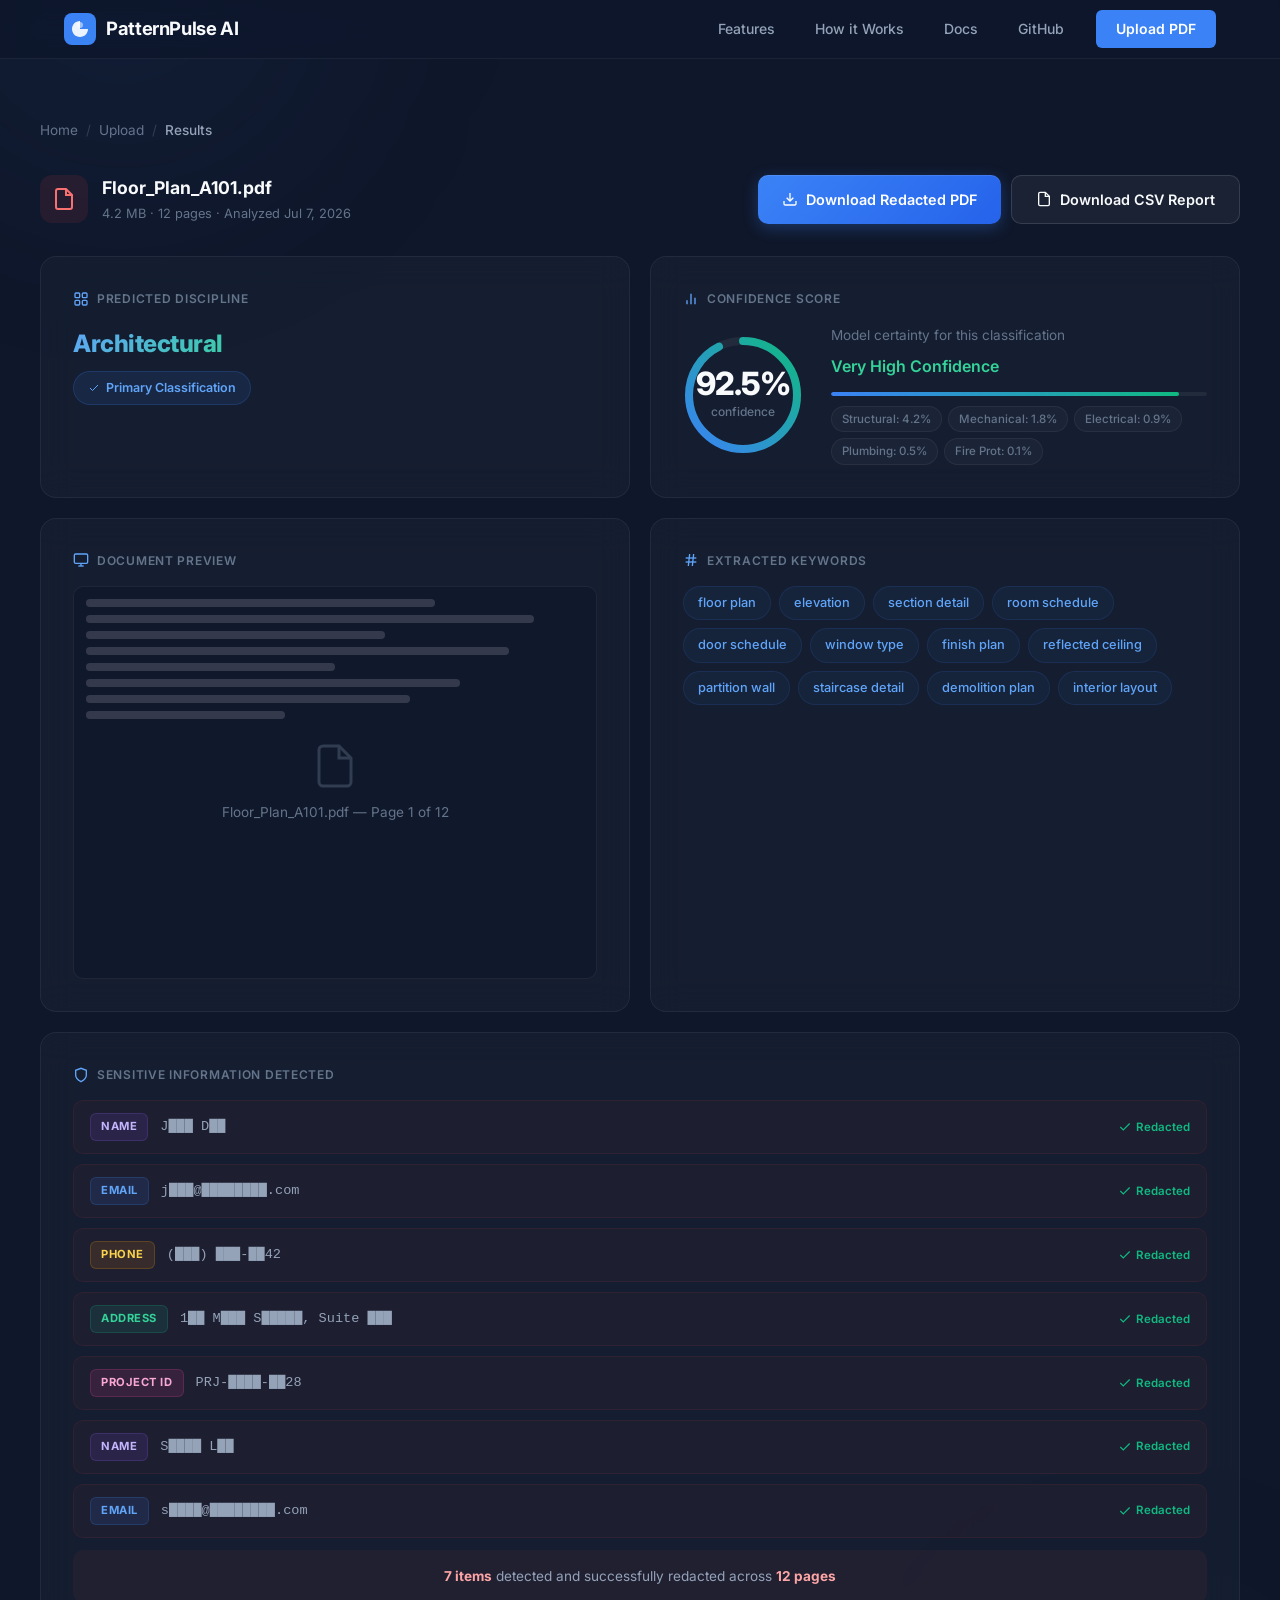
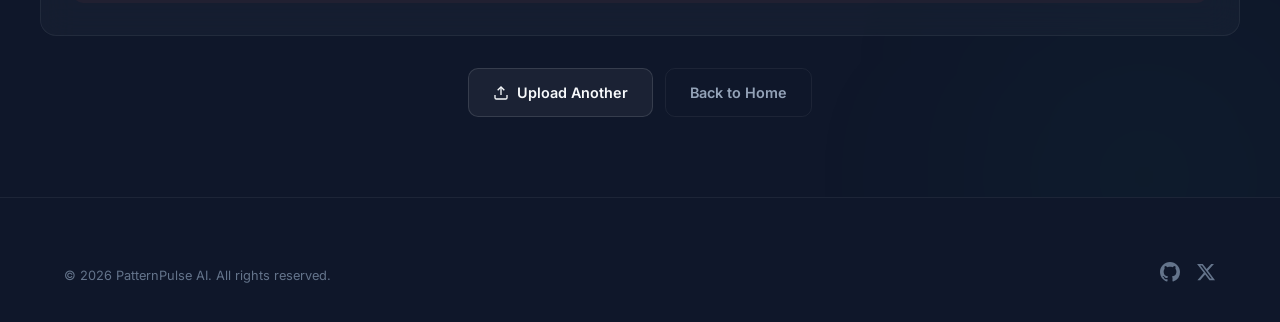
==== frontend/results.html @ 0c987d6d "Initial commit: PatternPulse AI full-stack project" ====
<!DOCTYPE html>
<html lang="en">
<head>
  <meta charset="UTF-8" />
  <meta name="viewport" content="width=device-width, initial-scale=1.0" />
  <title>Results — PatternPulse AI</title>
  <meta name="description" content="View AI classification results, confidence scores, and download redacted PDFs from PatternPulse AI." />
  <link rel="preconnect" href="https://fonts.googleapis.com" />
  <link rel="preconnect" href="https://fonts.gstatic.com" crossorigin />
  <link href="https://fonts.googleapis.com/css2?family=Inter:wght@300;400;500;600;700;800;900&display=swap" rel="stylesheet" />
  <link rel="stylesheet" href="styles.css" />
  <link rel="stylesheet" href="pages.css" />
</head>
<body>
  <div class="page-wrapper">

    <!-- ===== NAVIGATION ===== -->
    <nav class="navbar scrolled" id="navbar">
      <div class="nav-container">
        <a href="index.html" class="nav-logo" id="nav-logo">
          <svg class="logo-icon" viewBox="0 0 32 32" fill="none">
            <rect width="32" height="32" rx="8" fill="url(#logoGrad)" />
            <path d="M8 16C8 11.5817 11.5817 8 16 8V16H24C24 20.4183 20.4183 24 16 24C11.5817 24 8 20.4183 8 16Z" fill="white" fill-opacity="0.9"/>
            <circle cx="16" cy="12" r="3" fill="white" fill-opacity="0.5"/>
            <defs>
              <linearGradient id="logoGrad" x1="0" y1="0" x2="32" y2="32">
                <stop stop-color="#3B82F6"/>
                <stop offset="1" stop-color="#10B981"/>
              </linearGradient>
            </defs>
          </svg>
          <span>PatternPulse AI</span>
        </a>
        <div class="nav-links" id="nav-links">
          <a href="index.html#features" class="nav-link">Features</a>
          <a href="index.html#how-it-works" class="nav-link">How it Works</a>
          <a href="#" class="nav-link">Docs</a>
          <a href="#" class="nav-link">GitHub</a>
          <a href="upload.html" class="nav-cta">Upload PDF</a>
        </div>
        <button class="nav-toggle" id="nav-toggle" aria-label="Toggle menu">
          <span></span><span></span><span></span>
        </button>
      </div>
    </nav>

    <!-- ===== MAIN ===== -->
    <main class="page-main">
      <div class="hero-glow hero-glow-1"></div>
      <div class="hero-glow hero-glow-2"></div>

      <div class="page-container">
        <!-- Breadcrumb -->
        <div class="breadcrumb fade-in">
          <a href="index.html">Home</a>
          <span class="separator">/</span>
          <a href="upload.html">Upload</a>
          <span class="separator">/</span>
          <span class="current">Results</span>
        </div>

        <!-- Results Header Bar -->
        <div class="results-header-bar fade-in fade-in-delay-1">
          <div class="results-file-info">
            <div class="results-file-icon">
              <svg viewBox="0 0 24 24" fill="none" stroke="currentColor" stroke-width="2"><path d="M14 2H6a2 2 0 00-2 2v16a2 2 0 002 2h12a2 2 0 002-2V8z"/><polyline points="14 2 14 8 20 8"/></svg>
            </div>
            <div>
              <div class="results-filename" id="results-filename">Floor_Plan_A101.pdf</div>
              <div class="results-file-meta" id="results-file-meta">4.2 MB · 12 pages · Analyzed Jul 7, 2026</div>
            </div>
          </div>
          <div class="results-actions">
            <a href="#" class="btn btn-primary" id="btn-download-redacted">
              <svg width="16" height="16" viewBox="0 0 24 24" fill="none" stroke="currentColor" stroke-width="2"><path d="M21 15v4a2 2 0 01-2 2H5a2 2 0 01-2-2v-4"/><polyline points="7 10 12 15 17 10"/><line x1="12" y1="15" x2="12" y2="3"/></svg>
              Download Redacted PDF
            </a>
            <a href="#" class="btn btn-secondary" id="btn-download-csv">
              <svg width="16" height="16" viewBox="0 0 24 24" fill="none" stroke="currentColor" stroke-width="2"><path d="M14 2H6a2 2 0 00-2 2v16a2 2 0 002 2h12a2 2 0 002-2V8z"/><polyline points="14 2 14 8 20 8"/></svg>
              Download CSV Report
            </a>
          </div>
        </div>

        <!-- Results Grid -->
        <div class="results-grid">

          <!-- Predicted Discipline -->
          <div class="result-card fade-in fade-in-delay-2" id="card-discipline">
            <div class="result-card-label">
              <svg viewBox="0 0 24 24" fill="none" stroke="currentColor" stroke-width="2"><rect x="3" y="3" width="7" height="7" rx="1.5"/><rect x="14" y="3" width="7" height="7" rx="1.5"/><rect x="3" y="14" width="7" height="7" rx="1.5"/><rect x="14" y="14" width="7" height="7" rx="1.5"/></svg>
              Predicted Discipline
            </div>
            <div class="discipline-display">
              <div>
                <div class="discipline-name" id="discipline-name">Architectural</div>
                <div class="discipline-badge">
                  <svg width="12" height="12" viewBox="0 0 24 24" fill="none" stroke="currentColor" stroke-width="2"><polyline points="20 6 9 17 4 12"/></svg>
                  Primary Classification
                </div>
              </div>
            </div>
          </div>

          <!-- Confidence Score -->
          <div class="result-card fade-in fade-in-delay-2" id="card-confidence">
            <div class="result-card-label">
              <svg viewBox="0 0 24 24" fill="none" stroke="currentColor" stroke-width="2"><line x1="18" y1="20" x2="18" y2="10"/><line x1="12" y1="20" x2="12" y2="4"/><line x1="6" y1="20" x2="6" y2="14"/></svg>
              Confidence Score
            </div>
            <div class="confidence-display">
              <div class="circular-progress" id="circular-progress">
                <svg viewBox="0 0 120 120">
                  <defs>
                    <linearGradient id="circleGrad" x1="0%" y1="0%" x2="100%" y2="100%">
                      <stop offset="0%" stop-color="#3B82F6"/>
                      <stop offset="100%" stop-color="#10B981"/>
                    </linearGradient>
                  </defs>
                  <circle class="track" cx="60" cy="60" r="54"/>
                  <circle class="fill" cx="60" cy="60" r="54" id="confidence-circle"/>
                </svg>
                <div class="circular-value">
                  <span class="circular-number" id="confidence-number">0</span>
                  <span class="circular-suffix">confidence</span>
                </div>
              </div>
              <div class="confidence-details">
                <div class="confidence-label-text">Model certainty for this classification</div>
                <div class="confidence-interpretation" id="confidence-interpretation">Very High Confidence</div>
                <div class="confidence-bar-mini">
                  <div class="confidence-bar-mini-fill" id="confidence-bar-fill" style="width: 0%"></div>
                </div>
                <div class="confidence-alt-scores" id="alt-scores">
                  <span class="alt-score">Structural: 4.2%</span>
                  <span class="alt-score">Mechanical: 1.8%</span>
                  <span class="alt-score">Electrical: 0.9%</span>
                  <span class="alt-score">Plumbing: 0.5%</span>
                  <span class="alt-score">Fire Prot: 0.1%</span>
                </div>
              </div>
            </div>
          </div>

          <!-- Document Preview -->
          <div class="result-card fade-in fade-in-delay-3" id="card-preview">
            <div class="result-card-label">
              <svg viewBox="0 0 24 24" fill="none" stroke="currentColor" stroke-width="2"><rect x="2" y="3" width="20" height="14" rx="2"/><line x1="8" y1="21" x2="16" y2="21"/><line x1="12" y1="17" x2="12" y2="21"/></svg>
              Document Preview
            </div>
            <div class="doc-preview-frame">
              <div class="doc-preview-mockup">
                <div class="mock-line"></div>
                <div class="mock-line"></div>
                <div class="mock-line"></div>
                <div class="mock-line"></div>
                <div class="mock-line"></div>
                <div class="mock-line"></div>
                <div class="mock-line"></div>
                <div class="mock-line"></div>
              </div>
              <svg viewBox="0 0 24 24" fill="none" stroke="currentColor" stroke-width="1.5" style="position:relative; z-index:2;"><path d="M14 2H6a2 2 0 00-2 2v16a2 2 0 002 2h12a2 2 0 002-2V8z"/><polyline points="14 2 14 8 20 8"/></svg>
              <span style="position:relative; z-index:2;">Floor_Plan_A101.pdf — Page 1 of 12</span>
            </div>
          </div>

          <!-- Extracted Keywords -->
          <div class="result-card fade-in fade-in-delay-3" id="card-keywords">
            <div class="result-card-label">
              <svg viewBox="0 0 24 24" fill="none" stroke="currentColor" stroke-width="2"><line x1="4" y1="9" x2="20" y2="9"/><line x1="4" y1="15" x2="20" y2="15"/><line x1="10" y1="3" x2="8" y2="21"/><line x1="16" y1="3" x2="14" y2="21"/></svg>
              Extracted Keywords
            </div>
            <div class="keywords-wrap" id="keywords-wrap">
              <span class="keyword-tag">floor plan</span>
              <span class="keyword-tag">elevation</span>
              <span class="keyword-tag">section detail</span>
              <span class="keyword-tag">room schedule</span>
              <span class="keyword-tag">door schedule</span>
              <span class="keyword-tag">window type</span>
              <span class="keyword-tag">finish plan</span>
              <span class="keyword-tag">reflected ceiling</span>
              <span class="keyword-tag">partition wall</span>
              <span class="keyword-tag">staircase detail</span>
              <span class="keyword-tag">demolition plan</span>
              <span class="keyword-tag">interior layout</span>
            </div>
          </div>

          <!-- Sensitive Information Detected -->
          <div class="result-card result-card-full fade-in fade-in-delay-4" id="card-sensitive">
            <div class="result-card-label">
              <svg viewBox="0 0 24 24" fill="none" stroke="currentColor" stroke-width="2"><path d="M12 22s8-4 8-10V5l-8-3-8 3v7c0 6 8 10 8 10z"/></svg>
              Sensitive Information Detected
            </div>
            <div class="sensitive-list" id="sensitive-list">
              <div class="sensitive-item">
                <span class="sensitive-type-badge type-name">Name</span>
                <span class="sensitive-value">J███ D██</span>
                <span class="sensitive-redacted">
                  <svg viewBox="0 0 24 24" fill="none" stroke="currentColor" stroke-width="2"><polyline points="20 6 9 17 4 12"/></svg>
                  Redacted
                </span>
              </div>
              <div class="sensitive-item">
                <span class="sensitive-type-badge type-email">Email</span>
                <span class="sensitive-value">j███@████████.com</span>
                <span class="sensitive-redacted">
                  <svg viewBox="0 0 24 24" fill="none" stroke="currentColor" stroke-width="2"><polyline points="20 6 9 17 4 12"/></svg>
                  Redacted
                </span>
              </div>
              <div class="sensitive-item">
                <span class="sensitive-type-badge type-phone">Phone</span>
                <span class="sensitive-value">(███) ███-██42</span>
                <span class="sensitive-redacted">
                  <svg viewBox="0 0 24 24" fill="none" stroke="currentColor" stroke-width="2"><polyline points="20 6 9 17 4 12"/></svg>
                  Redacted
                </span>
              </div>
              <div class="sensitive-item">
                <span class="sensitive-type-badge type-address">Address</span>
                <span class="sensitive-value">1██ M███ S█████, Suite ███</span>
                <span class="sensitive-redacted">
                  <svg viewBox="0 0 24 24" fill="none" stroke="currentColor" stroke-width="2"><polyline points="20 6 9 17 4 12"/></svg>
                  Redacted
                </span>
              </div>
              <div class="sensitive-item">
                <span class="sensitive-type-badge type-id">Project ID</span>
                <span class="sensitive-value">PRJ-████-██28</span>
                <span class="sensitive-redacted">
                  <svg viewBox="0 0 24 24" fill="none" stroke="currentColor" stroke-width="2"><polyline points="20 6 9 17 4 12"/></svg>
                  Redacted
                </span>
              </div>
              <div class="sensitive-item">
                <span class="sensitive-type-badge type-name">Name</span>
                <span class="sensitive-value">S████ L██</span>
                <span class="sensitive-redacted">
                  <svg viewBox="0 0 24 24" fill="none" stroke="currentColor" stroke-width="2"><polyline points="20 6 9 17 4 12"/></svg>
                  Redacted
                </span>
              </div>
              <div class="sensitive-item">
                <span class="sensitive-type-badge type-email">Email</span>
                <span class="sensitive-value">s████@████████.com</span>
                <span class="sensitive-redacted">
                  <svg viewBox="0 0 24 24" fill="none" stroke="currentColor" stroke-width="2"><polyline points="20 6 9 17 4 12"/></svg>
                  Redacted
                </span>
              </div>
            </div>
            <div class="sensitive-count">
              <strong>7 items</strong> detected and successfully redacted across <strong>12 pages</strong>
            </div>
          </div>

        </div>

        <!-- Bottom Actions -->
        <div style="display: flex; justify-content: center; gap: 12px; flex-wrap: wrap; margin-top: 16px;" class="fade-in fade-in-delay-4">
          <a href="upload.html" class="btn btn-secondary">
            <svg width="16" height="16" viewBox="0 0 24 24" fill="none" stroke="currentColor" stroke-width="2"><polyline points="17 8 12 3 7 8"/><line x1="12" y1="3" x2="12" y2="15"/><path d="M21 15v4a2 2 0 01-2 2H5a2 2 0 01-2-2v-4"/></svg>
            Upload Another
          </a>
          <a href="index.html" class="btn btn-ghost">Back to Home</a>
        </div>

      </div>
    </main>

    <!-- ===== FOOTER ===== -->
    <footer class="footer" id="footer">
      <div class="footer-container">
        <div class="footer-bottom" style="border-top: none; padding-top: 0;">
          <p>&copy; 2026 PatternPulse AI. All rights reserved.</p>
          <div class="footer-socials">
            <a href="#" aria-label="GitHub">
              <svg width="20" height="20" viewBox="0 0 24 24" fill="currentColor"><path d="M12 0C5.37 0 0 5.37 0 12c0 5.31 3.435 9.795 8.205 11.385.6.105.825-.255.825-.57 0-.285-.015-1.23-.015-2.235-3.015.555-3.795-.735-4.035-1.41-.135-.345-.72-1.41-1.23-1.695-.42-.225-1.02-.78-.015-.795.945-.015 1.62.87 1.845 1.23 1.08 1.815 2.805 1.305 3.495.99.105-.78.42-1.305.765-1.605-2.67-.3-5.46-1.335-5.46-5.925 0-1.305.465-2.385 1.23-3.225-.12-.3-.54-1.53.12-3.18 0 0 1.005-.315 3.3 1.23.96-.27 1.98-.405 3-.405s2.04.135 3 .405c2.295-1.56 3.3-1.23 3.3-1.23.66 1.65.24 2.88.12 3.18.765.84 1.23 1.905 1.23 3.225 0 4.605-2.805 5.625-5.475 5.925.435.375.81 1.095.81 2.22 0 1.605-.015 2.895-.015 3.3 0 .315.225.69.825.57A12.02 12.02 0 0024 12c0-6.63-5.37-12-12-12z"/></svg>
            </a>
            <a href="#" aria-label="Twitter">
              <svg width="20" height="20" viewBox="0 0 24 24" fill="currentColor"><path d="M18.244 2.25h3.308l-7.227 8.26 8.502 11.24H16.17l-5.214-6.817L4.99 21.75H1.68l7.73-8.835L1.254 2.25H8.08l4.713 6.231zm-1.161 17.52h1.833L7.084 4.126H5.117z"/></svg>
            </a>
          </div>
        </div>
      </div>
    </footer>

  </div>

  <script src="results.js"></script>
</body>
</html>
---- frontend/styles.css ----
/* ===== RESET & BASE ===== */
*,
*::before,
*::after {
  margin: 0;
  padding: 0;
  box-sizing: border-box;
}

:root {
  --bg: #0F172A;
  --bg-card: #1E293B;
  --bg-card-hover: #253347;
  --primary: #3B82F6;
  --primary-light: #60A5FA;
  --accent: #10B981;
  --accent-light: #34D399;
  --purple: #8B5CF6;
  --orange: #F59E0B;
  --text: #F8FAFC;
  --text-secondary: #94A3B8;
  --text-muted: #64748B;
  --border: rgba(255, 255, 255, 0.06);
  --border-hover: rgba(255, 255, 255, 0.12);
  --glow-primary: rgba(59, 130, 246, 0.15);
  --glow-accent: rgba(16, 185, 129, 0.12);
  --radius: 16px;
  --radius-sm: 10px;
  --radius-xs: 6px;
  --transition: 0.3s cubic-bezier(0.4, 0, 0.2, 1);
  --transition-slow: 0.5s cubic-bezier(0.4, 0, 0.2, 1);
  --font: 'Inter', -apple-system, BlinkMacSystemFont, 'Segoe UI', Roboto, sans-serif;
  --max-width: 1200px;
}

html {
  scroll-behavior: smooth;
  font-size: 16px;
}

body {
  font-family: var(--font);
  background-color: var(--bg);
  color: var(--text);
  line-height: 1.6;
  overflow-x: hidden;
  -webkit-font-smoothing: antialiased;
  -moz-osx-font-smoothing: grayscale;
}

a {
  text-decoration: none;
  color: inherit;
}

img {
  max-width: 100%;
  display: block;
}

/* ===== NAVBAR ===== */
.navbar {
  position: fixed;
  top: 0;
  left: 0;
  right: 0;
  z-index: 1000;
  padding: 16px 0;
  transition: var(--transition);
  background: transparent;
}

.navbar.scrolled {
  background: rgba(15, 23, 42, 0.85);
  backdrop-filter: blur(20px) saturate(180%);
  -webkit-backdrop-filter: blur(20px) saturate(180%);
  border-bottom: 1px solid var(--border);
  padding: 10px 0;
}

.nav-container {
  max-width: var(--max-width);
  margin: 0 auto;
  padding: 0 24px;
  display: flex;
  align-items: center;
  justify-content: space-between;
}

.nav-logo {
  display: flex;
  align-items: center;
  gap: 10px;
  font-weight: 700;
  font-size: 1.15rem;
  letter-spacing: -0.02em;
  transition: var(--transition);
}

.nav-logo:hover {
  opacity: 0.8;
}

.logo-icon {
  width: 32px;
  height: 32px;
  flex-shrink: 0;
}

.nav-links {
  display: flex;
  align-items: center;
  gap: 8px;
}

.nav-link {
  padding: 8px 16px;
  font-size: 0.875rem;
  font-weight: 500;
  color: var(--text-secondary);
  border-radius: var(--radius-xs);
  transition: var(--transition);
  position: relative;
}

.nav-link:hover {
  color: var(--text);
  background: rgba(255, 255, 255, 0.05);
}

.nav-cta {
  padding: 8px 20px;
  font-size: 0.875rem;
  font-weight: 600;
  color: white;
  background: var(--primary);
  border-radius: var(--radius-xs);
  transition: var(--transition);
  margin-left: 8px;
}

.nav-cta:hover {
  background: var(--primary-light);
  box-shadow: 0 0 20px rgba(59, 130, 246, 0.4);
  transform: translateY(-1px);
}

/* Hamburger */
.nav-toggle {
  display: none;
  flex-direction: column;
  gap: 5px;
  background: none;
  border: none;
  cursor: pointer;
  padding: 4px;
}

.nav-toggle span {
  width: 22px;
  height: 2px;
  background: var(--text);
  border-radius: 2px;
  transition: var(--transition);
}

.nav-toggle.active span:nth-child(1) {
  transform: rotate(45deg) translateY(5px) translateX(4px);
}

.nav-toggle.active span:nth-child(2) {
  opacity: 0;
}

.nav-toggle.active span:nth-child(3) {
  transform: rotate(-45deg) translateY(-5px) translateX(4px);
}

/* ===== HERO SECTION ===== */
.hero {
  position: relative;
  min-height: 100vh;
  display: flex;
  flex-direction: column;
  justify-content: center;
  padding: 120px 24px 60px;
  overflow: hidden;
}

.hero-grid-bg {
  position: absolute;
  inset: 0;
  background-image:
    linear-gradient(rgba(255, 255, 255, 0.02) 1px, transparent 1px),
    linear-gradient(90deg, rgba(255, 255, 255, 0.02) 1px, transparent 1px);
  background-size: 60px 60px;
  mask-image: radial-gradient(ellipse 70% 60% at 50% 40%, black, transparent);
  -webkit-mask-image: radial-gradient(ellipse 70% 60% at 50% 40%, black, transparent);
}

.hero-glow {
  position: absolute;
  border-radius: 50%;
  filter: blur(120px);
  pointer-events: none;
  will-change: transform;
}

.hero-glow-1 {
  width: 600px;
  height: 600px;
  top: -10%;
  left: -5%;
  background: radial-gradient(circle, rgba(59, 130, 246, 0.2), transparent 70%);
}

.hero-glow-2 {
  width: 500px;
  height: 500px;
  bottom: -10%;
  right: -5%;
  background: radial-gradient(circle, rgba(16, 185, 129, 0.15), transparent 70%);
}

.hero-container {
  max-width: var(--max-width);
  margin: 0 auto;
  width: 100%;
  display: grid;
  grid-template-columns: 1fr 1fr;
  gap: 60px;
  align-items: center;
}

.hero-content {
  position: relative;
  z-index: 2;
}

.hero-badge {
  display: inline-flex;
  align-items: center;
  gap: 8px;
  padding: 6px 16px 6px 10px;
  background: rgba(59, 130, 246, 0.1);
  border: 1px solid rgba(59, 130, 246, 0.2);
  border-radius: 100px;
  font-size: 0.8rem;
  font-weight: 500;
  color: var(--primary-light);
  margin-bottom: 24px;
  animation: badgePulse 3s ease-in-out infinite;
}

.badge-dot {
  width: 8px;
  height: 8px;
  background: var(--accent);
  border-radius: 50%;
  box-shadow: 0 0 8px var(--accent);
  animation: dotPulse 2s ease-in-out infinite;
}

@keyframes dotPulse {
  0%, 100% { opacity: 1; transform: scale(1); }
  50% { opacity: 0.6; transform: scale(0.8); }
}

@keyframes badgePulse {
  0%, 100% { box-shadow: 0 0 0 0 rgba(59, 130, 246, 0); }
  50% { box-shadow: 0 0 0 4px rgba(59, 130, 246, 0.08); }
}

.hero-title {
  font-size: clamp(2.2rem, 4.5vw, 3.5rem);
  font-weight: 800;
  line-height: 1.1;
  letter-spacing: -0.03em;
  margin-bottom: 20px;
  background: linear-gradient(135deg, var(--text) 0%, var(--text-secondary) 100%);
  -webkit-background-clip: text;
  -webkit-text-fill-color: transparent;
  background-clip: text;
}

.hero-subtitle {
  font-size: 1.125rem;
  line-height: 1.7;
  color: var(--text-secondary);
  margin-bottom: 32px;
  max-width: 520px;
}

.hero-actions {
  display: flex;
  gap: 12px;
  flex-wrap: wrap;
}

/* ===== BUTTONS ===== */
.btn {
  display: inline-flex;
  align-items: center;
  gap: 8px;
  padding: 12px 24px;
  font-family: var(--font);
  font-size: 0.9rem;
  font-weight: 600;
  border-radius: var(--radius-sm);
  transition: var(--transition);
  cursor: pointer;
  border: none;
  white-space: nowrap;
}

.btn-primary {
  background: linear-gradient(135deg, var(--primary), #2563EB);
  color: white;
  box-shadow: 0 4px 15px rgba(59, 130, 246, 0.3), inset 0 1px 0 rgba(255, 255, 255, 0.1);
}

.btn-primary:hover {
  transform: translateY(-2px);
  box-shadow: 0 8px 30px rgba(59, 130, 246, 0.45), inset 0 1px 0 rgba(255, 255, 255, 0.15);
}

.btn-secondary {
  background: rgba(255, 255, 255, 0.05);
  color: var(--text);
  border: 1px solid var(--border-hover);
}

.btn-secondary:hover {
  background: rgba(255, 255, 255, 0.1);
  border-color: rgba(255, 255, 255, 0.2);
  transform: translateY(-2px);
}

.btn-ghost {
  background: transparent;
  color: var(--text-secondary);
  border: 1px solid var(--border);
}

.btn-ghost:hover {
  color: var(--text);
  border-color: var(--border-hover);
  background: rgba(255, 255, 255, 0.03);
}

.btn-lg {
  padding: 14px 32px;
  font-size: 1rem;
}

/* ===== HERO VISUAL ===== */
.hero-visual {
  position: relative;
  z-index: 2;
}

.hero-image-wrapper {
  position: relative;
  border-radius: var(--radius);
  overflow: hidden;
  border: 1px solid var(--border);
  background: var(--bg-card);
}

.hero-image {
  width: 100%;
  border-radius: var(--radius);
  transition: var(--transition-slow);
}

.hero-image-wrapper:hover .hero-image {
  transform: scale(1.02);
}

.hero-image-glow {
  position: absolute;
  inset: 0;
  border-radius: var(--radius);
  background: linear-gradient(135deg, rgba(59, 130, 246, 0.08), rgba(16, 185, 129, 0.06));
  pointer-events: none;
}

/* ===== HERO STATS ===== */
.hero-stats {
  max-width: var(--max-width);
  margin: 80px auto 0;
  width: 100%;
  padding: 0 24px;
  display: grid;
  grid-template-columns: repeat(4, 1fr);
  gap: 24px;
}

.stat-item {
  text-align: center;
  padding: 24px 16px;
  background: rgba(30, 41, 59, 0.5);
  border: 1px solid var(--border);
  border-radius: var(--radius);
  backdrop-filter: blur(10px);
  transition: var(--transition);
}

.stat-item:hover {
  border-color: var(--border-hover);
  background: rgba(30, 41, 59, 0.7);
  transform: translateY(-2px);
}

.stat-number {
  display: block;
  font-size: 2.5rem;
  font-weight: 800;
  letter-spacing: -0.03em;
  background: linear-gradient(135deg, var(--primary-light), var(--accent-light));
  -webkit-background-clip: text;
  -webkit-text-fill-color: transparent;
  background-clip: text;
}

.stat-label {
  display: block;
  font-size: 0.8rem;
  color: var(--text-muted);
  font-weight: 500;
  margin-top: 4px;
  text-transform: uppercase;
  letter-spacing: 0.05em;
}

/* ===== SECTIONS COMMON ===== */
.section-container {
  max-width: var(--max-width);
  margin: 0 auto;
  padding: 0 24px;
}

.section-header {
  text-align: center;
  margin-bottom: 64px;
}

.section-tag {
  display: inline-block;
  padding: 6px 16px;
  font-size: 0.75rem;
  font-weight: 600;
  text-transform: uppercase;
  letter-spacing: 0.08em;
  color: var(--primary-light);
  background: rgba(59, 130, 246, 0.08);
  border: 1px solid rgba(59, 130, 246, 0.15);
  border-radius: 100px;
  margin-bottom: 20px;
}

.section-title {
  font-size: clamp(1.8rem, 3.5vw, 2.75rem);
  font-weight: 800;
  letter-spacing: -0.03em;
  line-height: 1.15;
  margin-bottom: 16px;
}

.section-subtitle {
  font-size: 1.05rem;
  color: var(--text-secondary);
  max-width: 580px;
  margin: 0 auto;
  line-height: 1.7;
}

/* ===== FEATURES ===== */
.features {
  padding: 120px 0;
  position: relative;
}

.features::before {
  content: '';
  position: absolute;
  top: 0;
  left: 0;
  right: 0;
  height: 1px;
  background: linear-gradient(90deg, transparent, var(--border), transparent);
}

.features-grid {
  display: grid;
  grid-template-columns: repeat(2, 1fr);
  gap: 20px;
}

.feature-card {
  position: relative;
  padding: 36px;
  background: rgba(30, 41, 59, 0.4);
  border: 1px solid var(--border);
  border-radius: var(--radius);
  backdrop-filter: blur(16px);
  -webkit-backdrop-filter: blur(16px);
  transition: var(--transition);
  overflow: hidden;
}

.feature-card::before {
  content: '';
  position: absolute;
  inset: 0;
  border-radius: var(--radius);
  background: radial-gradient(ellipse at top left, rgba(59, 130, 246, 0.04), transparent 60%);
  opacity: 0;
  transition: var(--transition);
}

.feature-card:hover {
  border-color: var(--border-hover);
  background: rgba(30, 41, 59, 0.6);
  transform: translateY(-4px);
  box-shadow: 0 20px 60px -15px rgba(0, 0, 0, 0.5);
}

.feature-card:hover::before {
  opacity: 1;
}

.feature-icon-wrap {
  width: 52px;
  height: 52px;
  display: flex;
  align-items: center;
  justify-content: center;
  border-radius: 14px;
  margin-bottom: 20px;
  position: relative;
}

.feature-icon-blue {
  background: rgba(59, 130, 246, 0.1);
  color: var(--primary-light);
}

.feature-icon-green {
  background: rgba(16, 185, 129, 0.1);
  color: var(--accent-light);
}

.feature-icon-purple {
  background: rgba(139, 92, 246, 0.1);
  color: #A78BFA;
}

.feature-icon-orange {
  background: rgba(245, 158, 11, 0.1);
  color: #FBBF24;
}

.feature-title {
  font-size: 1.25rem;
  font-weight: 700;
  margin-bottom: 10px;
  letter-spacing: -0.01em;
}

.feature-desc {
  font-size: 0.925rem;
  color: var(--text-secondary);
  line-height: 1.65;
  margin-bottom: 20px;
}

.feature-tags {
  display: flex;
  flex-wrap: wrap;
  gap: 6px;
}

.feature-tags span {
  padding: 4px 10px;
  font-size: 0.7rem;
  font-weight: 500;
  color: var(--text-muted);
  background: rgba(255, 255, 255, 0.04);
  border: 1px solid rgba(255, 255, 255, 0.06);
  border-radius: 100px;
  transition: var(--transition);
}

.feature-card:hover .feature-tags span {
  border-color: rgba(255, 255, 255, 0.1);
  color: var(--text-secondary);
}

/* ===== HOW IT WORKS ===== */
.how-it-works {
  padding: 120px 0;
  position: relative;
}

.how-it-works::before {
  content: '';
  position: absolute;
  top: 0;
  left: 0;
  right: 0;
  height: 1px;
  background: linear-gradient(90deg, transparent, var(--border), transparent);
}

.pipeline {
  position: relative;
  max-width: 700px;
  margin: 0 auto;
  display: flex;
  flex-direction: column;
  gap: 0;
}

.pipeline-line {
  position: absolute;
  left: 28px;
  top: 28px;
  bottom: 28px;
  width: 2px;
  background: linear-gradient(to bottom, var(--primary), var(--accent));
  opacity: 0.2;
}

.pipeline-step {
  display: flex;
  align-items: flex-start;
  gap: 24px;
  padding: 20px 0;
  position: relative;
}

.step-node {
  flex-shrink: 0;
  width: 56px;
  height: 56px;
  border-radius: 16px;
  background: rgba(30, 41, 59, 0.6);
  border: 1px solid var(--border);
  display: flex;
  align-items: center;
  justify-content: center;
  color: var(--primary-light);
  transition: var(--transition);
  position: relative;
  z-index: 2;
}

.pipeline-step:hover .step-node {
  border-color: var(--primary);
  background: rgba(59, 130, 246, 0.1);
  box-shadow: 0 0 20px rgba(59, 130, 246, 0.2);
  transform: scale(1.05);
}

.step-content {
  padding-top: 4px;
}

.step-number {
  display: block;
  font-size: 0.7rem;
  font-weight: 700;
  color: var(--primary);
  text-transform: uppercase;
  letter-spacing: 0.1em;
  margin-bottom: 4px;
}

.step-content h3 {
  font-size: 1.1rem;
  font-weight: 700;
  margin-bottom: 6px;
  letter-spacing: -0.01em;
}

.step-content p {
  font-size: 0.9rem;
  color: var(--text-secondary);
  line-height: 1.6;
}

/* ===== TECH STACK ===== */
.tech-stack {
  padding: 120px 0;
  position: relative;
}

.tech-stack::before {
  content: '';
  position: absolute;
  top: 0;
  left: 0;
  right: 0;
  height: 1px;
  background: linear-gradient(90deg, transparent, var(--border), transparent);
}

.tech-grid {
  display: grid;
  grid-template-columns: repeat(auto-fit, minmax(140px, 1fr));
  gap: 16px;
}

.tech-card {
  display: flex;
  flex-direction: column;
  align-items: center;
  gap: 12px;
  padding: 32px 20px;
  background: rgba(30, 41, 59, 0.35);
  border: 1px solid var(--border);
  border-radius: var(--radius);
  transition: var(--transition);
}

.tech-card:hover {
  border-color: var(--border-hover);
  background: rgba(30, 41, 59, 0.6);
  transform: translateY(-4px);
  box-shadow: 0 12px 40px -10px rgba(0, 0, 0, 0.4);
}

.tech-icon {
  width: 36px;
  height: 36px;
  color: var(--text-secondary);
  transition: var(--transition);
}

.tech-card:hover .tech-icon {
  color: var(--primary-light);
  filter: drop-shadow(0 0 8px rgba(59, 130, 246, 0.3));
}

.tech-name {
  font-size: 0.85rem;
  font-weight: 600;
  color: var(--text-secondary);
  transition: var(--transition);
}

.tech-card:hover .tech-name {
  color: var(--text);
}

/* ===== CTA SECTION ===== */
.cta-section {
  padding: 120px 0;
}

.cta-card {
  position: relative;
  text-align: center;
  padding: 80px 40px;
  background: rgba(30, 41, 59, 0.3);
  border: 1px solid var(--border);
  border-radius: 24px;
  overflow: hidden;
}

.cta-glow {
  position: absolute;
  top: 50%;
  left: 50%;
  width: 600px;
  height: 300px;
  transform: translate(-50%, -50%);
  background: radial-gradient(ellipse, rgba(59, 130, 246, 0.1), rgba(16, 185, 129, 0.05), transparent 70%);
  pointer-events: none;
}

.cta-title {
  font-size: clamp(1.8rem, 3vw, 2.5rem);
  font-weight: 800;
  letter-spacing: -0.03em;
  margin-bottom: 16px;
  position: relative;
  z-index: 2;
}

.cta-subtitle {
  font-size: 1.05rem;
  color: var(--text-secondary);
  margin-bottom: 36px;
  max-width: 480px;
  margin-left: auto;
  margin-right: auto;
  line-height: 1.7;
  position: relative;
  z-index: 2;
}

.cta-actions {
  display: flex;
  justify-content: center;
  gap: 12px;
  flex-wrap: wrap;
  position: relative;
  z-index: 2;
}

/* ===== FOOTER ===== */
.footer {
  border-top: 1px solid var(--border);
  padding: 64px 0 32px;
}

.footer-container {
  max-width: var(--max-width);
  margin: 0 auto;
  padding: 0 24px;
}

.footer-top {
  display: grid;
  grid-template-columns: 1.5fr 2fr;
  gap: 48px;
  margin-bottom: 48px;
}

.footer-logo {
  margin-bottom: 16px;
}

.footer-desc {
  font-size: 0.875rem;
  color: var(--text-muted);
  line-height: 1.6;
  max-width: 280px;
}

.footer-links-group {
  display: grid;
  grid-template-columns: repeat(3, 1fr);
  gap: 32px;
}

.footer-col h4 {
  font-size: 0.8rem;
  font-weight: 700;
  text-transform: uppercase;
  letter-spacing: 0.08em;
  color: var(--text-secondary);
  margin-bottom: 16px;
}

.footer-col a {
  display: block;
  font-size: 0.875rem;
  color: var(--text-muted);
  padding: 5px 0;
  transition: var(--transition);
}

.footer-col a:hover {
  color: var(--text);
  transform: translateX(2px);
}

.footer-bottom {
  display: flex;
  justify-content: space-between;
  align-items: center;
  padding-top: 32px;
  border-top: 1px solid var(--border);
}

.footer-bottom p {
  font-size: 0.8rem;
  color: var(--text-muted);
}

.footer-socials {
  display: flex;
  gap: 16px;
}

.footer-socials a {
  color: var(--text-muted);
  transition: var(--transition);
}

.footer-socials a:hover {
  color: var(--text);
  transform: translateY(-2px);
}

/* ===== ANIMATIONS ===== */
.reveal {
  opacity: 0;
  transform: translateY(30px);
  transition: opacity 0.7s cubic-bezier(0.4, 0, 0.2, 1), transform 0.7s cubic-bezier(0.4, 0, 0.2, 1);
}

.reveal.revealed {
  opacity: 1;
  transform: translateY(0);
}

/* Hero elements animate on load */
.hero-content {
  animation: fadeInUp 0.8s cubic-bezier(0.4, 0, 0.2, 1) 0.1s both;
}

.hero-visual {
  animation: fadeInUp 0.8s cubic-bezier(0.4, 0, 0.2, 1) 0.3s both;
}

@keyframes fadeInUp {
  from {
    opacity: 0;
    transform: translateY(40px);
  }
  to {
    opacity: 1;
    transform: translateY(0);
  }
}

/* ===== RESPONSIVE ===== */
@media (max-width: 1024px) {
  .hero-container {
    grid-template-columns: 1fr;
    gap: 48px;
    text-align: center;
  }

  .hero-subtitle {
    margin-left: auto;
    margin-right: auto;
  }

  .hero-actions {
    justify-content: center;
  }

  .hero-stats {
    grid-template-columns: repeat(2, 1fr);
  }

  .features-grid {
    grid-template-columns: repeat(2, 1fr);
  }
}

@media (max-width: 768px) {
  .nav-links {
    position: fixed;
    top: 0;
    right: -100%;
    width: 280px;
    height: 100vh;
    background: rgba(15, 23, 42, 0.98);
    backdrop-filter: blur(20px);
    -webkit-backdrop-filter: blur(20px);
    flex-direction: column;
    padding: 80px 32px 32px;
    gap: 4px;
    transition: right 0.4s cubic-bezier(0.4, 0, 0.2, 1);
    border-left: 1px solid var(--border);
  }

  .nav-links.open {
    right: 0;
  }

  .nav-link,
  .nav-cta {
    width: 100%;
    text-align: left;
    padding: 12px 16px;
    margin-left: 0;
  }

  .nav-toggle {
    display: flex;
    z-index: 1001;
  }

  .hero {
    padding-top: 100px;
    min-height: auto;
  }

  .hero-stats {
    grid-template-columns: repeat(2, 1fr);
    margin-top: 48px;
  }

  .stat-number {
    font-size: 2rem;
  }

  .features-grid {
    grid-template-columns: 1fr;
  }

  .footer-top {
    grid-template-columns: 1fr;
  }

  .footer-links-group {
    grid-template-columns: repeat(3, 1fr);
  }

  .footer-bottom {
    flex-direction: column;
    gap: 16px;
    text-align: center;
  }

  .cta-card {
    padding: 48px 24px;
  }
}

@media (max-width: 480px) {
  .hero-title {
    font-size: 1.75rem;
  }

  .hero-subtitle {
    font-size: 1rem;
  }

  .hero-stats {
    grid-template-columns: 1fr 1fr;
    gap: 12px;
  }

  .stat-item {
    padding: 16px 12px;
  }

  .stat-number {
    font-size: 1.75rem;
  }

  .section-title {
    font-size: 1.5rem;
  }

  .footer-links-group {
    grid-template-columns: 1fr 1fr;
  }

  .tech-grid {
    grid-template-columns: repeat(2, 1fr);
  }

  .pipeline-step {
    gap: 16px;
  }

  .step-node {
    width: 44px;
    height: 44px;
    border-radius: 12px;
  }

  .pipeline-line {
    left: 22px;
  }
}
---- frontend/pages.css ----
/* ====================================================================
   PAGES.CSS — Shared styles for Upload, Processing & Results pages
   ==================================================================== */

/* ===== PAGE LAYOUT ===== */
.page-wrapper {
  min-height: 100vh;
  display: flex;
  flex-direction: column;
}

.page-main {
  flex: 1;
  padding: 120px 24px 80px;
  position: relative;
  overflow: hidden;
}

.page-main .hero-glow {
  position: absolute;
  border-radius: 50%;
  filter: blur(120px);
  pointer-events: none;
}

.page-main .hero-glow-1 {
  width: 500px;
  height: 500px;
  top: -15%;
  left: -10%;
  background: radial-gradient(circle, rgba(59, 130, 246, 0.12), transparent 70%);
}

.page-main .hero-glow-2 {
  width: 400px;
  height: 400px;
  bottom: -10%;
  right: -5%;
  background: radial-gradient(circle, rgba(16, 185, 129, 0.08), transparent 70%);
}

.page-container {
  max-width: 1200px;
  margin: 0 auto;
  position: relative;
  z-index: 2;
}

.page-header {
  text-align: center;
  margin-bottom: 48px;
}

.page-header .section-tag {
  display: inline-block;
  padding: 6px 16px;
  font-size: 0.75rem;
  font-weight: 600;
  text-transform: uppercase;
  letter-spacing: 0.08em;
  color: var(--primary-light);
  background: rgba(59, 130, 246, 0.08);
  border: 1px solid rgba(59, 130, 246, 0.15);
  border-radius: 100px;
  margin-bottom: 16px;
}

.page-title {
  font-size: clamp(1.8rem, 3.5vw, 2.5rem);
  font-weight: 800;
  letter-spacing: -0.03em;
  line-height: 1.15;
  margin-bottom: 12px;
  background: linear-gradient(135deg, var(--text) 0%, var(--text-secondary) 100%);
  -webkit-background-clip: text;
  -webkit-text-fill-color: transparent;
  background-clip: text;
}

.page-subtitle {
  font-size: 1.05rem;
  color: var(--text-secondary);
  max-width: 520px;
  margin: 0 auto;
  line-height: 1.7;
}

/* ===== BREADCRUMB ===== */
.breadcrumb {
  display: flex;
  align-items: center;
  gap: 8px;
  margin-bottom: 32px;
  font-size: 0.85rem;
}

.breadcrumb a {
  color: var(--text-muted);
  transition: var(--transition);
}

.breadcrumb a:hover {
  color: var(--primary-light);
}

.breadcrumb .separator {
  color: var(--text-muted);
  opacity: 0.4;
}

.breadcrumb .current {
  color: var(--text-secondary);
  font-weight: 500;
}


/* ========================================================================
   UPLOAD PAGE
   ======================================================================== */

/* ===== DROP ZONE ===== */
.upload-layout {
  display: grid;
  grid-template-columns: 1.3fr 1fr;
  gap: 32px;
  align-items: start;
}

.dropzone-card {
  background: rgba(30, 41, 59, 0.4);
  border: 1px solid var(--border);
  border-radius: var(--radius);
  padding: 40px;
  backdrop-filter: blur(16px);
  -webkit-backdrop-filter: blur(16px);
  transition: var(--transition);
}

.dropzone {
  position: relative;
  border: 2px dashed rgba(59, 130, 246, 0.25);
  border-radius: 14px;
  padding: 60px 32px;
  text-align: center;
  cursor: pointer;
  transition: var(--transition);
  background: rgba(59, 130, 246, 0.02);
  overflow: hidden;
}

.dropzone::before {
  content: '';
  position: absolute;
  inset: 0;
  background: radial-gradient(ellipse at center, rgba(59, 130, 246, 0.06), transparent 70%);
  opacity: 0;
  transition: var(--transition);
}

.dropzone:hover,
.dropzone.drag-over {
  border-color: var(--primary);
  background: rgba(59, 130, 246, 0.05);
}

.dropzone:hover::before,
.dropzone.drag-over::before {
  opacity: 1;
}

.dropzone.drag-over {
  transform: scale(1.01);
  box-shadow: 0 0 40px rgba(59, 130, 246, 0.15);
}

.dropzone-icon {
  width: 64px;
  height: 64px;
  margin: 0 auto 20px;
  border-radius: 16px;
  background: rgba(59, 130, 246, 0.1);
  display: flex;
  align-items: center;
  justify-content: center;
  color: var(--primary-light);
  transition: var(--transition);
  position: relative;
  z-index: 1;
}

.dropzone:hover .dropzone-icon {
  background: rgba(59, 130, 246, 0.15);
  transform: translateY(-4px);
  box-shadow: 0 8px 24px rgba(59, 130, 246, 0.2);
}

.dropzone-title {
  font-size: 1.1rem;
  font-weight: 600;
  margin-bottom: 8px;
  position: relative;
  z-index: 1;
}

.dropzone-title span {
  color: var(--primary-light);
  text-decoration: underline;
  text-underline-offset: 2px;
}

.dropzone-hint {
  font-size: 0.85rem;
  color: var(--text-muted);
  position: relative;
  z-index: 1;
}

.dropzone-input {
  display: none;
}

/* Browse button */
.browse-btn {
  display: inline-flex;
  align-items: center;
  gap: 8px;
  margin-top: 20px;
  padding: 10px 24px;
  background: var(--primary);
  color: white;
  font-family: var(--font);
  font-size: 0.875rem;
  font-weight: 600;
  border: none;
  border-radius: var(--radius-sm);
  cursor: pointer;
  transition: var(--transition);
  position: relative;
  z-index: 1;
}

.browse-btn:hover {
  background: var(--primary-light);
  box-shadow: 0 4px 20px rgba(59, 130, 246, 0.35);
  transform: translateY(-1px);
}

/* Upload info chips */
.upload-info {
  display: flex;
  justify-content: center;
  gap: 24px;
  margin-top: 28px;
  flex-wrap: wrap;
}

.upload-chip {
  display: flex;
  align-items: center;
  gap: 6px;
  font-size: 0.78rem;
  color: var(--text-muted);
}

.upload-chip svg {
  width: 14px;
  height: 14px;
  color: var(--text-muted);
  opacity: 0.7;
}

/* ===== FILE SELECTED STATE ===== */
.file-preview {
  display: none;
  align-items: center;
  gap: 16px;
  margin-top: 24px;
  padding: 16px 20px;
  background: rgba(30, 41, 59, 0.6);
  border: 1px solid var(--border);
  border-radius: var(--radius-sm);
}

.file-preview.visible {
  display: flex;
}

.file-preview-icon {
  width: 44px;
  height: 44px;
  border-radius: 10px;
  background: rgba(239, 68, 68, 0.1);
  display: flex;
  align-items: center;
  justify-content: center;
  color: #F87171;
  flex-shrink: 0;
}

.file-preview-info {
  flex: 1;
  min-width: 0;
}

.file-preview-name {
  font-size: 0.9rem;
  font-weight: 600;
  white-space: nowrap;
  overflow: hidden;
  text-overflow: ellipsis;
}

.file-preview-size {
  font-size: 0.78rem;
  color: var(--text-muted);
  margin-top: 2px;
}

.file-preview-remove {
  width: 32px;
  height: 32px;
  border-radius: 8px;
  background: rgba(255, 255, 255, 0.05);
  border: 1px solid var(--border);
  color: var(--text-muted);
  display: flex;
  align-items: center;
  justify-content: center;
  cursor: pointer;
  transition: var(--transition);
  flex-shrink: 0;
}

.file-preview-remove:hover {
  background: rgba(239, 68, 68, 0.1);
  border-color: rgba(239, 68, 68, 0.3);
  color: #F87171;
}

/* ===== UPLOAD PROGRESS ===== */
.upload-progress {
  display: none;
  margin-top: 24px;
}

.upload-progress.visible {
  display: block;
}

.progress-header {
  display: flex;
  justify-content: space-between;
  align-items: center;
  margin-bottom: 10px;
}

.progress-label {
  font-size: 0.85rem;
  font-weight: 500;
  color: var(--text-secondary);
}

.progress-percent {
  font-size: 0.85rem;
  font-weight: 700;
  color: var(--primary-light);
  font-variant-numeric: tabular-nums;
}

.progress-bar-track {
  width: 100%;
  height: 6px;
  background: rgba(255, 255, 255, 0.06);
  border-radius: 100px;
  overflow: hidden;
}

.progress-bar-fill {
  height: 100%;
  width: 0%;
  background: linear-gradient(90deg, var(--primary), var(--accent));
  border-radius: 100px;
  transition: width 0.3s ease;
  position: relative;
}

.progress-bar-fill::after {
  content: '';
  position: absolute;
  right: 0;
  top: 0;
  bottom: 0;
  width: 40px;
  background: linear-gradient(90deg, transparent, rgba(255, 255, 255, 0.3));
  border-radius: 100px;
  animation: progressShine 1.5s ease-in-out infinite;
}

@keyframes progressShine {
  0%, 100% { opacity: 0; }
  50% { opacity: 1; }
}

.upload-complete {
  display: none;
  align-items: center;
  gap: 8px;
  margin-top: 12px;
  font-size: 0.85rem;
  font-weight: 600;
  color: var(--accent-light);
}

.upload-complete.visible {
  display: flex;
}

.upload-complete svg {
  width: 18px;
  height: 18px;
}

/* ===== SIDEBAR INFO ===== */
.upload-sidebar {
  display: flex;
  flex-direction: column;
  gap: 20px;
}

.info-card {
  background: rgba(30, 41, 59, 0.4);
  border: 1px solid var(--border);
  border-radius: var(--radius);
  padding: 28px;
  backdrop-filter: blur(16px);
  -webkit-backdrop-filter: blur(16px);
  transition: var(--transition);
}

.info-card:hover {
  border-color: var(--border-hover);
}

.info-card-title {
  font-size: 0.95rem;
  font-weight: 700;
  margin-bottom: 16px;
  display: flex;
  align-items: center;
  gap: 8px;
}

.info-card-title svg {
  width: 18px;
  height: 18px;
  color: var(--primary-light);
}

.info-list {
  list-style: none;
}

.info-list li {
  display: flex;
  align-items: center;
  gap: 10px;
  padding: 8px 0;
  font-size: 0.85rem;
  color: var(--text-secondary);
  border-bottom: 1px solid rgba(255, 255, 255, 0.03);
}

.info-list li:last-child {
  border-bottom: none;
}

.info-list li svg {
  width: 16px;
  height: 16px;
  color: var(--accent);
  flex-shrink: 0;
}

/* Supported formats */
.format-badges {
  display: flex;
  gap: 8px;
  flex-wrap: wrap;
}

.format-badge {
  display: inline-flex;
  align-items: center;
  gap: 6px;
  padding: 8px 14px;
  background: rgba(239, 68, 68, 0.08);
  border: 1px solid rgba(239, 68, 68, 0.15);
  border-radius: var(--radius-xs);
  font-size: 0.8rem;
  font-weight: 600;
  color: #FCA5A5;
}

.format-badge svg {
  width: 16px;
  height: 16px;
}

.format-badge.disabled {
  background: rgba(255, 255, 255, 0.02);
  border-color: rgba(255, 255, 255, 0.06);
  color: var(--text-muted);
  opacity: 0.5;
}

/* ===== UPLOAD HISTORY ===== */
.history-section {
  margin-top: 56px;
}

.history-section .section-divider {
  height: 1px;
  background: linear-gradient(90deg, transparent, var(--border), transparent);
  margin-bottom: 40px;
}

.history-title {
  font-size: 1.25rem;
  font-weight: 700;
  margin-bottom: 24px;
  display: flex;
  align-items: center;
  gap: 10px;
}

.history-title svg {
  width: 20px;
  height: 20px;
  color: var(--text-muted);
}

.history-table-wrap {
  background: rgba(30, 41, 59, 0.4);
  border: 1px solid var(--border);
  border-radius: var(--radius);
  overflow: hidden;
  backdrop-filter: blur(16px);
  -webkit-backdrop-filter: blur(16px);
}

.history-table {
  width: 100%;
  border-collapse: collapse;
}

.history-table thead {
  background: rgba(255, 255, 255, 0.02);
}

.history-table th {
  padding: 14px 20px;
  font-size: 0.75rem;
  font-weight: 600;
  text-transform: uppercase;
  letter-spacing: 0.06em;
  color: var(--text-muted);
  text-align: left;
  border-bottom: 1px solid var(--border);
}

.history-table td {
  padding: 14px 20px;
  font-size: 0.85rem;
  color: var(--text-secondary);
  border-bottom: 1px solid rgba(255, 255, 255, 0.03);
}

.history-table tbody tr {
  transition: var(--transition);
}

.history-table tbody tr:hover {
  background: rgba(255, 255, 255, 0.02);
}

.history-table tbody tr:last-child td {
  border-bottom: none;
}

.history-status {
  display: inline-flex;
  align-items: center;
  gap: 6px;
  padding: 4px 10px;
  border-radius: 100px;
  font-size: 0.75rem;
  font-weight: 600;
}

.history-status.completed {
  background: rgba(16, 185, 129, 0.1);
  color: var(--accent-light);
}

.history-status.processing {
  background: rgba(59, 130, 246, 0.1);
  color: var(--primary-light);
}

.history-status.failed {
  background: rgba(239, 68, 68, 0.1);
  color: #FCA5A5;
}

.status-dot {
  width: 6px;
  height: 6px;
  border-radius: 50%;
  background: currentColor;
}

.history-action-btn {
  padding: 6px 12px;
  font-family: var(--font);
  font-size: 0.78rem;
  font-weight: 500;
  color: var(--primary-light);
  background: rgba(59, 130, 246, 0.08);
  border: 1px solid rgba(59, 130, 246, 0.15);
  border-radius: var(--radius-xs);
  cursor: pointer;
  transition: var(--transition);
}

.history-action-btn:hover {
  background: rgba(59, 130, 246, 0.15);
  border-color: rgba(59, 130, 246, 0.3);
}


/* ========================================================================
   PROCESSING PAGE
   ======================================================================== */

.processing-center {
  display: flex;
  flex-direction: column;
  align-items: center;
  justify-content: center;
  min-height: 60vh;
  text-align: center;
}

/* ===== ANIMATED ORB ===== */
.processing-orb-container {
  position: relative;
  width: 200px;
  height: 200px;
  margin-bottom: 48px;
}

.processing-orb {
  position: absolute;
  inset: 0;
  border-radius: 50%;
}

.orb-ring {
  position: absolute;
  border-radius: 50%;
  border: 2px solid transparent;
}

.orb-ring-1 {
  inset: 0;
  border-top-color: var(--primary);
  border-right-color: var(--primary);
  animation: orbSpin1 2.5s linear infinite;
}

.orb-ring-2 {
  inset: 15px;
  border-bottom-color: var(--accent);
  border-left-color: var(--accent);
  animation: orbSpin2 3s linear infinite;
}

.orb-ring-3 {
  inset: 30px;
  border-top-color: var(--purple);
  border-right-color: rgba(139, 92, 246, 0.4);
  animation: orbSpin1 2s linear infinite reverse;
}

.orb-core {
  position: absolute;
  inset: 50px;
  border-radius: 50%;
  background: radial-gradient(circle, rgba(59, 130, 246, 0.3), rgba(16, 185, 129, 0.15), transparent);
  display: flex;
  align-items: center;
  justify-content: center;
  animation: orbPulse 2s ease-in-out infinite;
}

.orb-core svg {
  width: 40px;
  height: 40px;
  color: var(--primary-light);
  filter: drop-shadow(0 0 12px rgba(59, 130, 246, 0.5));
}

.orb-glow {
  position: absolute;
  inset: -20px;
  border-radius: 50%;
  background: radial-gradient(circle, rgba(59, 130, 246, 0.1), transparent 60%);
  animation: orbPulse 3s ease-in-out infinite;
}

@keyframes orbSpin1 {
  from { transform: rotate(0deg); }
  to { transform: rotate(360deg); }
}

@keyframes orbSpin2 {
  from { transform: rotate(0deg); }
  to { transform: rotate(-360deg); }
}

@keyframes orbPulse {
  0%, 100% { transform: scale(1); opacity: 1; }
  50% { transform: scale(1.08); opacity: 0.8; }
}

/* ===== PROCESSING TEXT ===== */
.processing-title {
  font-size: 1.5rem;
  font-weight: 700;
  margin-bottom: 8px;
  letter-spacing: -0.02em;
}

.processing-filename {
  font-size: 0.9rem;
  color: var(--text-muted);
  margin-bottom: 36px;
  font-family: 'Courier New', monospace;
  padding: 6px 16px;
  background: rgba(255, 255, 255, 0.03);
  border-radius: var(--radius-xs);
  border: 1px solid var(--border);
}

/* ===== OVERALL PROGRESS BAR ===== */
.processing-progress {
  width: 100%;
  max-width: 480px;
  margin-bottom: 48px;
}

.processing-progress .progress-header {
  display: flex;
  justify-content: space-between;
  margin-bottom: 10px;
}

.processing-progress .progress-label {
  font-size: 0.8rem;
  color: var(--text-muted);
}

.processing-progress .progress-percent {
  font-size: 0.85rem;
  font-weight: 700;
  color: var(--primary-light);
  font-variant-numeric: tabular-nums;
}

.processing-progress .progress-bar-track {
  width: 100%;
  height: 8px;
  background: rgba(255, 255, 255, 0.06);
  border-radius: 100px;
  overflow: hidden;
}

.processing-progress .progress-bar-fill {
  height: 100%;
  width: 0%;
  background: linear-gradient(90deg, var(--primary), var(--accent));
  border-radius: 100px;
  transition: width 0.5s ease;
}

/* ===== PIPELINE STEPS ===== */
.processing-steps {
  width: 100%;
  max-width: 480px;
  display: flex;
  flex-direction: column;
  gap: 0;
}

.proc-step {
  display: flex;
  align-items: center;
  gap: 16px;
  padding: 14px 20px;
  border-radius: var(--radius-sm);
  transition: var(--transition);
  position: relative;
}

.proc-step::after {
  content: '';
  position: absolute;
  left: 31px;
  bottom: -1px;
  width: 2px;
  height: 14px;
  background: rgba(255, 255, 255, 0.06);
}

.proc-step:last-child::after {
  display: none;
}

.proc-step-icon {
  width: 36px;
  height: 36px;
  border-radius: 10px;
  display: flex;
  align-items: center;
  justify-content: center;
  flex-shrink: 0;
  background: rgba(255, 255, 255, 0.03);
  border: 1px solid var(--border);
  color: var(--text-muted);
  transition: var(--transition);
  position: relative;
  z-index: 2;
}

.proc-step-text {
  font-size: 0.9rem;
  font-weight: 500;
  color: var(--text-muted);
  transition: var(--transition);
  text-align: left;
}

.proc-step-time {
  margin-left: auto;
  font-size: 0.75rem;
  color: var(--text-muted);
  opacity: 0;
  font-variant-numeric: tabular-nums;
  transition: var(--transition);
}

/* Step States */
.proc-step.active {
  background: rgba(59, 130, 246, 0.05);
}

.proc-step.active .proc-step-icon {
  background: rgba(59, 130, 246, 0.15);
  border-color: var(--primary);
  color: var(--primary-light);
  box-shadow: 0 0 16px rgba(59, 130, 246, 0.2);
  animation: stepPulse 1.5s ease-in-out infinite;
}

.proc-step.active .proc-step-text {
  color: var(--text);
  font-weight: 600;
}

.proc-step.active .proc-step-time {
  opacity: 1;
  color: var(--primary-light);
}

.proc-step.completed .proc-step-icon {
  background: rgba(16, 185, 129, 0.1);
  border-color: rgba(16, 185, 129, 0.3);
  color: var(--accent-light);
}

.proc-step.completed .proc-step-text {
  color: var(--text-secondary);
}

.proc-step.completed .proc-step-time {
  opacity: 1;
  color: var(--accent);
}

.proc-step.completed::after {
  background: rgba(16, 185, 129, 0.3);
}

@keyframes stepPulse {
  0%, 100% { box-shadow: 0 0 16px rgba(59, 130, 246, 0.2); }
  50% { box-shadow: 0 0 24px rgba(59, 130, 246, 0.35); }
}

/* ===== PROCESSING COMPLETE ===== */
.processing-done {
  display: none;
  flex-direction: column;
  align-items: center;
  gap: 16px;
  margin-top: 36px;
}

.processing-done.visible {
  display: flex;
  animation: fadeInUp 0.5s ease both;
}

@keyframes fadeInUp {
  from { opacity: 0; transform: translateY(20px); }
  to { opacity: 1; transform: translateY(0); }
}

.done-badge {
  display: inline-flex;
  align-items: center;
  gap: 8px;
  padding: 10px 20px;
  background: rgba(16, 185, 129, 0.1);
  border: 1px solid rgba(16, 185, 129, 0.2);
  border-radius: 100px;
  font-size: 0.9rem;
  font-weight: 600;
  color: var(--accent-light);
}

.done-badge svg {
  width: 18px;
  height: 18px;
}


/* ========================================================================
   RESULTS PAGE
   ======================================================================== */

/* ===== RESULTS HEADER ===== */
.results-header-bar {
  display: flex;
  align-items: center;
  justify-content: space-between;
  margin-bottom: 32px;
  flex-wrap: wrap;
  gap: 16px;
}

.results-file-info {
  display: flex;
  align-items: center;
  gap: 14px;
}

.results-file-icon {
  width: 48px;
  height: 48px;
  border-radius: 12px;
  background: rgba(239, 68, 68, 0.1);
  display: flex;
  align-items: center;
  justify-content: center;
  color: #F87171;
}

.results-file-icon svg {
  width: 24px;
  height: 24px;
}

.results-filename {
  font-size: 1.1rem;
  font-weight: 700;
}

.results-file-meta {
  font-size: 0.8rem;
  color: var(--text-muted);
  margin-top: 2px;
}

.results-actions {
  display: flex;
  gap: 10px;
  flex-wrap: wrap;
}

/* ===== RESULTS GRID ===== */
.results-grid {
  display: grid;
  grid-template-columns: 1fr 1fr;
  gap: 20px;
  margin-bottom: 32px;
}

.result-card {
  background: rgba(30, 41, 59, 0.4);
  border: 1px solid var(--border);
  border-radius: var(--radius);
  padding: 32px;
  backdrop-filter: blur(16px);
  -webkit-backdrop-filter: blur(16px);
  transition: var(--transition);
}

.result-card:hover {
  border-color: var(--border-hover);
  transform: translateY(-2px);
  box-shadow: 0 12px 40px -10px rgba(0, 0, 0, 0.3);
}

.result-card-full {
  grid-column: 1 / -1;
}

.result-card-label {
  font-size: 0.75rem;
  font-weight: 600;
  text-transform: uppercase;
  letter-spacing: 0.06em;
  color: var(--text-muted);
  margin-bottom: 16px;
  display: flex;
  align-items: center;
  gap: 8px;
}

.result-card-label svg {
  width: 16px;
  height: 16px;
  color: var(--primary-light);
}

/* ===== DISCIPLINE PREDICTION ===== */
.discipline-display {
  display: flex;
  align-items: center;
  gap: 24px;
}

.discipline-name {
  font-size: 1.5rem;
  font-weight: 800;
  letter-spacing: -0.02em;
  background: linear-gradient(135deg, var(--primary-light), var(--accent-light));
  -webkit-background-clip: text;
  -webkit-text-fill-color: transparent;
  background-clip: text;
}

.discipline-badge {
  display: inline-flex;
  align-items: center;
  gap: 6px;
  padding: 6px 14px;
  background: rgba(59, 130, 246, 0.1);
  border: 1px solid rgba(59, 130, 246, 0.2);
  border-radius: 100px;
  font-size: 0.78rem;
  font-weight: 600;
  color: var(--primary-light);
  margin-top: 8px;
}

/* ===== CIRCULAR CONFIDENCE ===== */
.confidence-display {
  display: flex;
  align-items: center;
  gap: 28px;
}

.circular-progress {
  position: relative;
  width: 120px;
  height: 120px;
  flex-shrink: 0;
}

.circular-progress svg {
  transform: rotate(-90deg);
  width: 120px;
  height: 120px;
}

.circular-progress .track {
  fill: none;
  stroke: rgba(255, 255, 255, 0.06);
  stroke-width: 8;
}

.circular-progress .fill {
  fill: none;
  stroke: url(#circleGrad);
  stroke-width: 8;
  stroke-linecap: round;
  stroke-dasharray: 339.292;
  stroke-dashoffset: 339.292;
  transition: stroke-dashoffset 1.5s cubic-bezier(0.4, 0, 0.2, 1);
}

.circular-value {
  position: absolute;
  inset: 0;
  display: flex;
  flex-direction: column;
  align-items: center;
  justify-content: center;
}

.circular-number {
  font-size: 2rem;
  font-weight: 800;
  letter-spacing: -0.03em;
  line-height: 1;
}

.circular-suffix {
  font-size: 0.75rem;
  color: var(--text-muted);
  font-weight: 500;
  margin-top: 2px;
}

.confidence-details {
  flex: 1;
}

.confidence-label-text {
  font-size: 0.85rem;
  color: var(--text-muted);
  margin-bottom: 8px;
}

.confidence-interpretation {
  font-size: 1rem;
  font-weight: 600;
  color: var(--accent-light);
  margin-bottom: 12px;
}

.confidence-bar-mini {
  width: 100%;
  height: 4px;
  background: rgba(255, 255, 255, 0.06);
  border-radius: 100px;
  overflow: hidden;
  margin-bottom: 6px;
}

.confidence-bar-mini-fill {
  height: 100%;
  background: linear-gradient(90deg, var(--primary), var(--accent));
  border-radius: 100px;
  transition: width 1.5s cubic-bezier(0.4, 0, 0.2, 1);
}

.confidence-alt-scores {
  display: flex;
  flex-wrap: wrap;
  gap: 6px;
  margin-top: 10px;
}

.alt-score {
  padding: 3px 10px;
  font-size: 0.72rem;
  font-weight: 500;
  color: var(--text-muted);
  background: rgba(255, 255, 255, 0.03);
  border: 1px solid rgba(255, 255, 255, 0.05);
  border-radius: 100px;
}

/* ===== DOCUMENT PREVIEW ===== */
.doc-preview-frame {
  width: 100%;
  aspect-ratio: 4 / 3;
  background: rgba(15, 23, 42, 0.6);
  border: 1px solid var(--border);
  border-radius: var(--radius-sm);
  display: flex;
  flex-direction: column;
  align-items: center;
  justify-content: center;
  gap: 12px;
  color: var(--text-muted);
  overflow: hidden;
  position: relative;
}

.doc-preview-frame svg {
  width: 48px;
  height: 48px;
  opacity: 0.4;
}

.doc-preview-frame span {
  font-size: 0.85rem;
}

.doc-preview-mockup {
  position: absolute;
  inset: 12px;
  display: flex;
  flex-direction: column;
  gap: 8px;
  opacity: 0.15;
}

.mock-line {
  height: 8px;
  background: white;
  border-radius: 4px;
}

.mock-line:nth-child(1) { width: 70%; }
.mock-line:nth-child(2) { width: 90%; }
.mock-line:nth-child(3) { width: 60%; }
.mock-line:nth-child(4) { width: 85%; }
.mock-line:nth-child(5) { width: 50%; }
.mock-line:nth-child(6) { width: 75%; }
.mock-line:nth-child(7) { width: 65%; }
.mock-line:nth-child(8) { width: 40%; }

/* ===== KEYWORDS ===== */
.keywords-wrap {
  display: flex;
  flex-wrap: wrap;
  gap: 8px;
}

.keyword-tag {
  display: inline-flex;
  align-items: center;
  gap: 5px;
  padding: 6px 14px;
  background: rgba(59, 130, 246, 0.06);
  border: 1px solid rgba(59, 130, 246, 0.12);
  border-radius: 100px;
  font-size: 0.8rem;
  font-weight: 500;
  color: var(--primary-light);
  transition: var(--transition);
}

.keyword-tag:hover {
  background: rgba(59, 130, 246, 0.12);
  border-color: rgba(59, 130, 246, 0.25);
}

/* ===== SENSITIVE INFO ===== */
.sensitive-list {
  display: flex;
  flex-direction: column;
  gap: 10px;
}

.sensitive-item {
  display: flex;
  align-items: center;
  gap: 12px;
  padding: 12px 16px;
  background: rgba(239, 68, 68, 0.04);
  border: 1px solid rgba(239, 68, 68, 0.08);
  border-radius: var(--radius-sm);
  transition: var(--transition);
}

.sensitive-item:hover {
  border-color: rgba(239, 68, 68, 0.15);
  background: rgba(239, 68, 68, 0.06);
}

.sensitive-type-badge {
  padding: 4px 10px;
  font-size: 0.7rem;
  font-weight: 700;
  text-transform: uppercase;
  letter-spacing: 0.05em;
  border-radius: var(--radius-xs);
  flex-shrink: 0;
}

.sensitive-type-badge.type-name {
  background: rgba(139, 92, 246, 0.12);
  color: #C4B5FD;
  border: 1px solid rgba(139, 92, 246, 0.2);
}

.sensitive-type-badge.type-email {
  background: rgba(59, 130, 246, 0.12);
  color: var(--primary-light);
  border: 1px solid rgba(59, 130, 246, 0.2);
}

.sensitive-type-badge.type-phone {
  background: rgba(245, 158, 11, 0.12);
  color: #FCD34D;
  border: 1px solid rgba(245, 158, 11, 0.2);
}

.sensitive-type-badge.type-address {
  background: rgba(16, 185, 129, 0.12);
  color: var(--accent-light);
  border: 1px solid rgba(16, 185, 129, 0.2);
}

.sensitive-type-badge.type-id {
  background: rgba(236, 72, 153, 0.12);
  color: #F9A8D4;
  border: 1px solid rgba(236, 72, 153, 0.2);
}

.sensitive-value {
  font-size: 0.85rem;
  font-family: 'Courier New', monospace;
  color: var(--text-secondary);
}

.sensitive-redacted {
  display: inline-flex;
  align-items: center;
  gap: 4px;
  margin-left: auto;
  font-size: 0.72rem;
  font-weight: 600;
  color: var(--accent);
}

.sensitive-redacted svg {
  width: 14px;
  height: 14px;
}

.sensitive-count {
  text-align: center;
  padding: 16px;
  margin-top: 12px;
  background: rgba(239, 68, 68, 0.06);
  border-radius: var(--radius-sm);
  font-size: 0.85rem;
  color: var(--text-secondary);
}

.sensitive-count strong {
  color: #FCA5A5;
}


/* ===== PAGE ANIMATIONS ===== */
.fade-in {
  animation: pageFadeIn 0.6s cubic-bezier(0.4, 0, 0.2, 1) both;
}

.fade-in-delay-1 { animation-delay: 0.1s; }
.fade-in-delay-2 { animation-delay: 0.2s; }
.fade-in-delay-3 { animation-delay: 0.3s; }
.fade-in-delay-4 { animation-delay: 0.4s; }

@keyframes pageFadeIn {
  from { opacity: 0; transform: translateY(20px); }
  to { opacity: 1; transform: translateY(0); }
}


/* ===== RESPONSIVE — PAGES ===== */
@media (max-width: 1024px) {
  .upload-layout {
    grid-template-columns: 1fr;
  }

  .results-grid {
    grid-template-columns: 1fr;
  }

  .discipline-display {
    flex-direction: column;
    align-items: flex-start;
  }
}

@media (max-width: 768px) {
  .page-main {
    padding-top: 100px;
  }

  .results-header-bar {
    flex-direction: column;
    align-items: flex-start;
  }

  .confidence-display {
    flex-direction: column;
    align-items: center;
    text-align: center;
  }

  .confidence-details {
    width: 100%;
  }

  .history-table-wrap {
    overflow-x: auto;
  }

  .history-table {
    min-width: 600px;
  }

  .dropzone {
    padding: 40px 20px;
  }

  .processing-orb-container {
    width: 160px;
    height: 160px;
  }

  .orb-core {
    inset: 40px;
  }
}

@media (max-width: 480px) {
  .upload-info {
    flex-direction: column;
    align-items: center;
    gap: 8px;
  }

  .results-actions {
    width: 100%;
  }

  .results-actions .btn {
    flex: 1;
    justify-content: center;
  }

  .format-badges {
    flex-direction: column;
  }
}
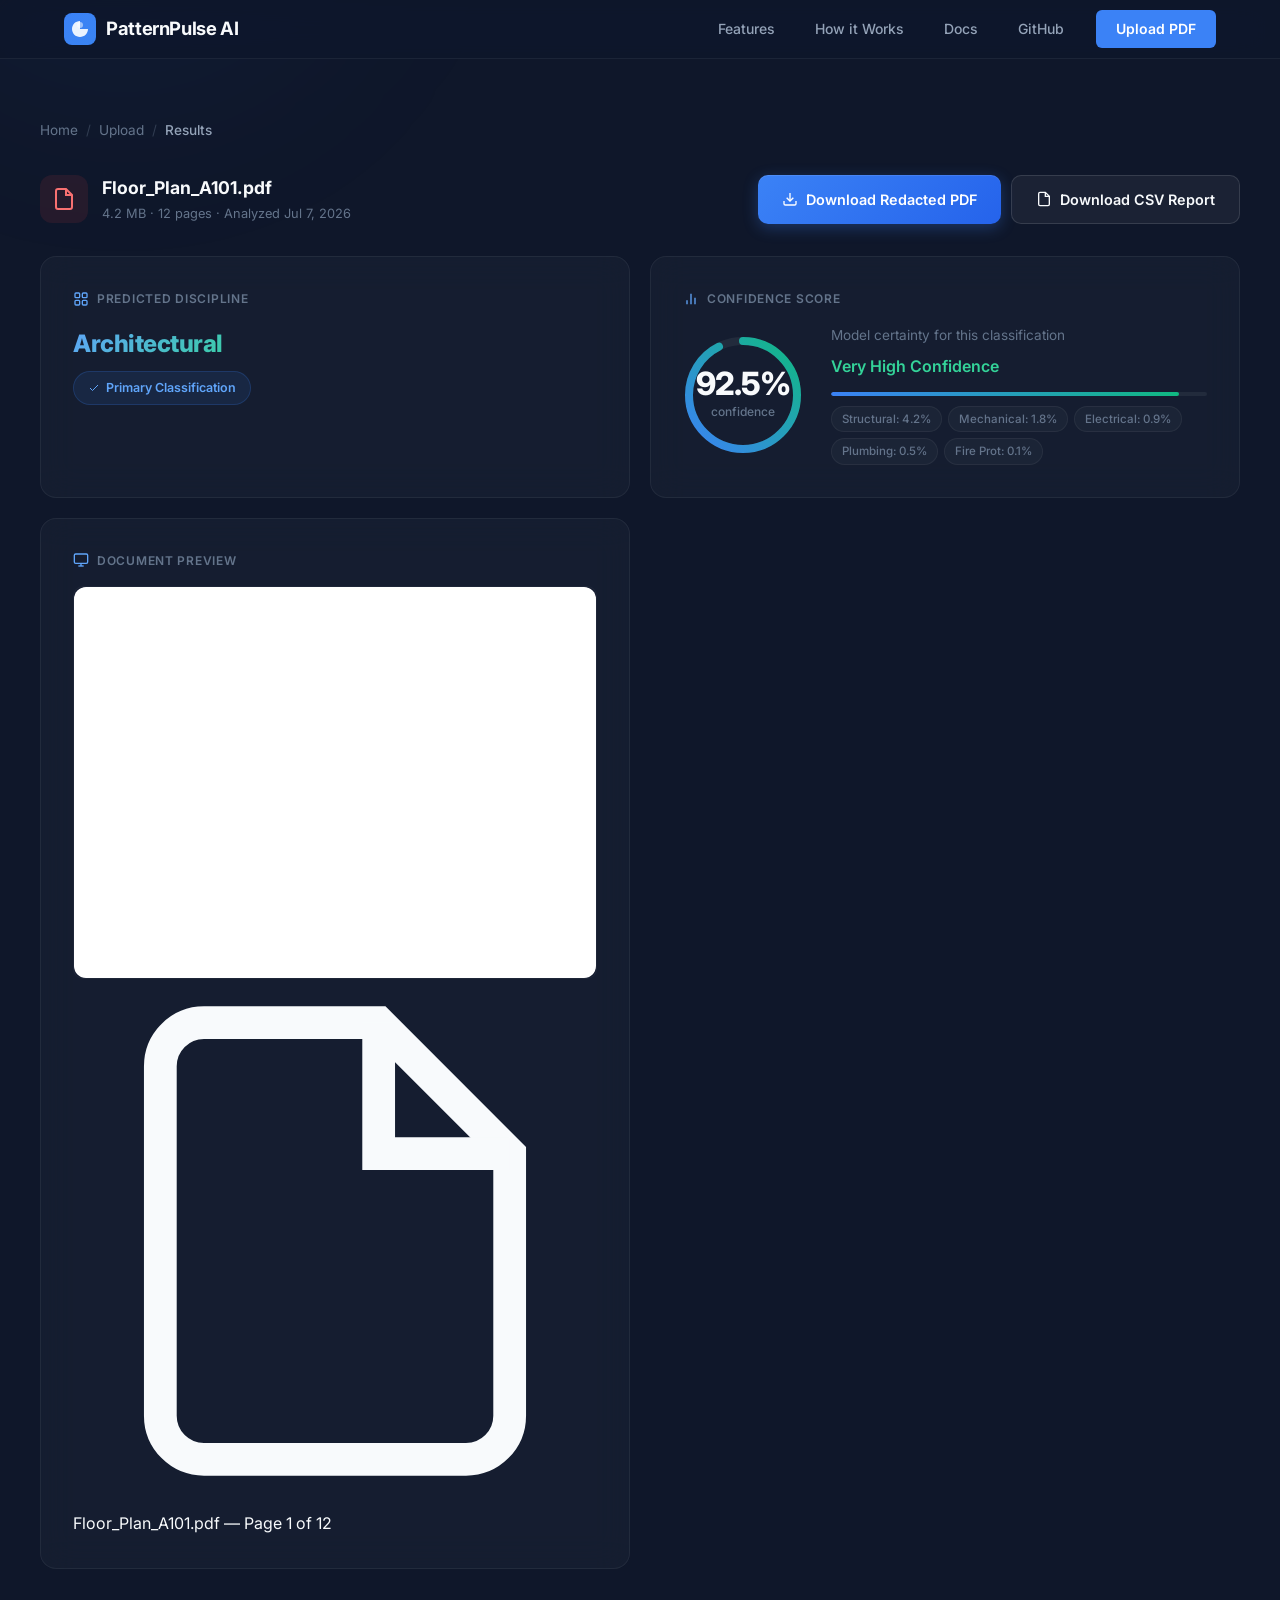
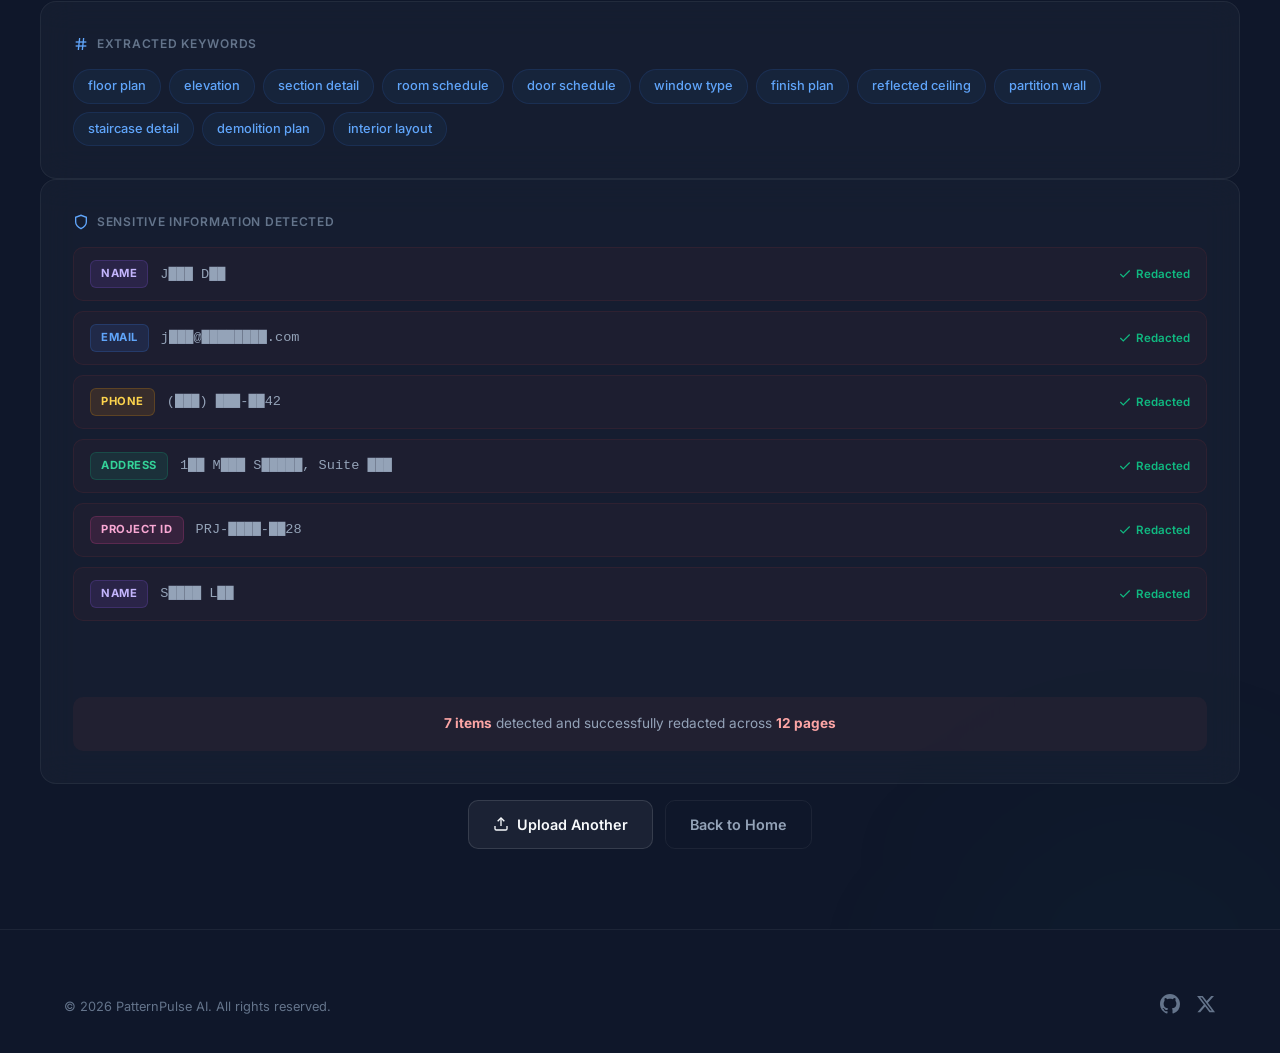
==== commit 22dcf4e9: "Add dynamic PDF preview" ====
--- a/frontend/results.html
+++ b/frontend/results.html
@@ -149,15 +149,17 @@
               Document Preview
             </div>
             <div class="doc-preview-frame">
-              <div class="doc-preview-mockup">
-                <div class="mock-line"></div>
-                <div class="mock-line"></div>
-                <div class="mock-line"></div>
-                <div class="mock-line"></div>
-                <div class="mock-line"></div>
-                <div class="mock-line"></div>
-                <div class="mock-line"></div>
-                <div class="mock-line"></div>
+              <iframe
+              id="pdf-preview"
+              src=""
+              style="
+                width:100%;
+                height:500px;
+                border:none;
+                border-radius:12px;
+                background:#fff;
+              ">
+              </iframe>
               </div>
               <svg viewBox="0 0 24 24" fill="none" stroke="currentColor" stroke-width="1.5" style="position:relative; z-index:2;"><path d="M14 2H6a2 2 0 00-2 2v16a2 2 0 002 2h12a2 2 0 002-2V8z"/><polyline points="14 2 14 8 20 8"/></svg>
               <span style="position:relative; z-index:2;">Floor_Plan_A101.pdf — Page 1 of 12</span>
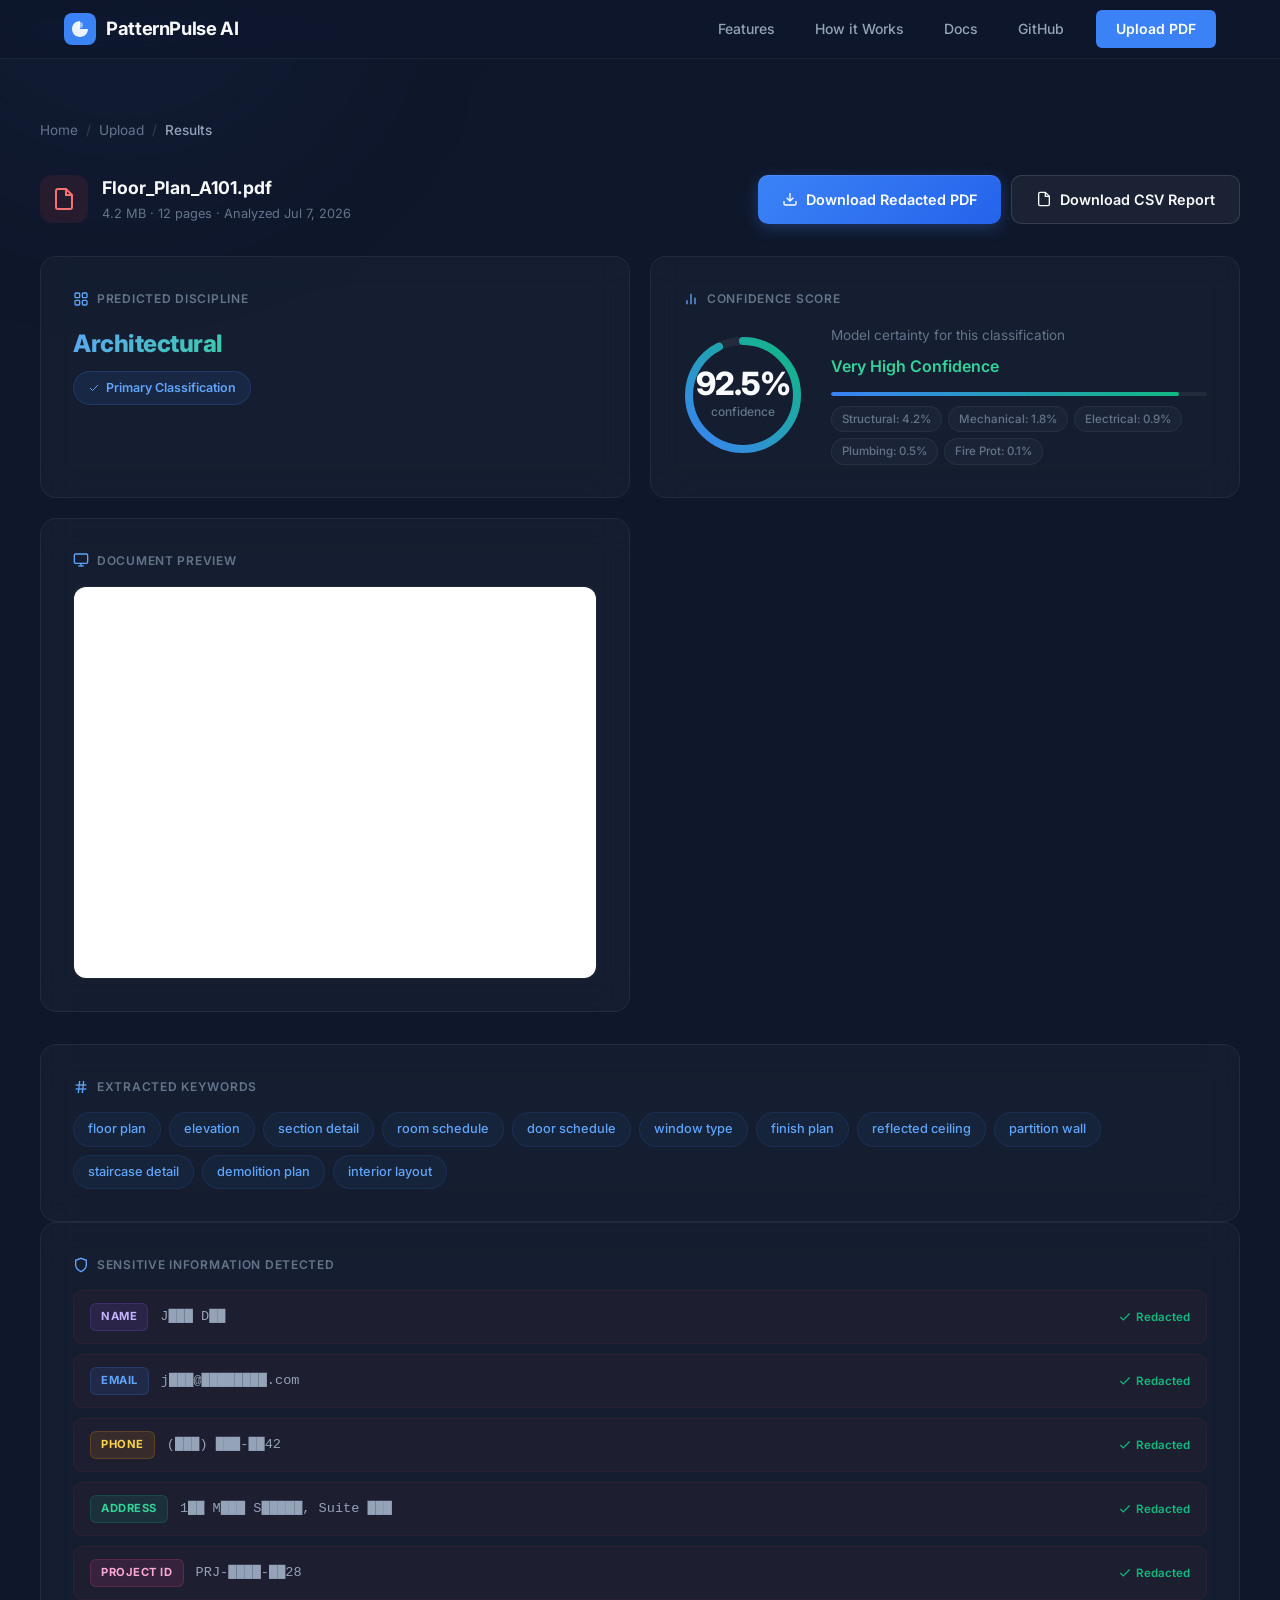
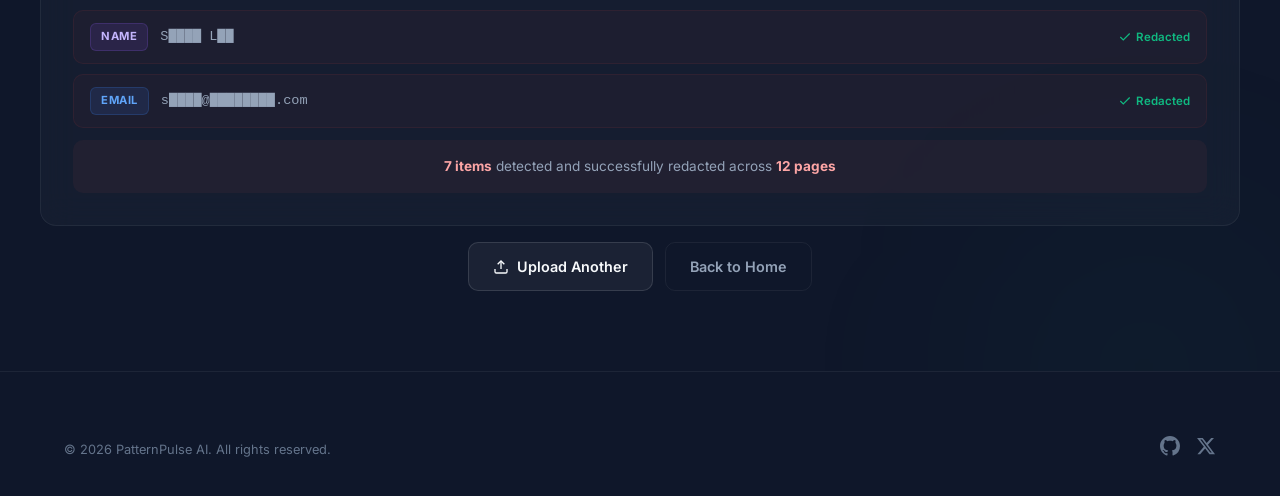
==== commit 181c73b4: "Remove unnecessary file placeholder from results page" ====
--- a/frontend/results.html
+++ b/frontend/results.html
@@ -153,16 +153,14 @@
               id="pdf-preview"
               src=""
               style="
-                width:100%;
-                height:500px;
-                border:none;
-                border-radius:12px;
-                background:#fff;
-              ">
-              </iframe>
-              </div>
-              <svg viewBox="0 0 24 24" fill="none" stroke="currentColor" stroke-width="1.5" style="position:relative; z-index:2;"><path d="M14 2H6a2 2 0 00-2 2v16a2 2 0 002 2h12a2 2 0 002-2V8z"/><polyline points="14 2 14 8 20 8"/></svg>
-              <span style="position:relative; z-index:2;">Floor_Plan_A101.pdf — Page 1 of 12</span>
+                width: 100%;
+                height: 450px;
+                border: none;
+                border-radius: 12px;
+                background: #fff;
+            ">
+            </iframe>
+              </div>
             </div>
           </div>
 
